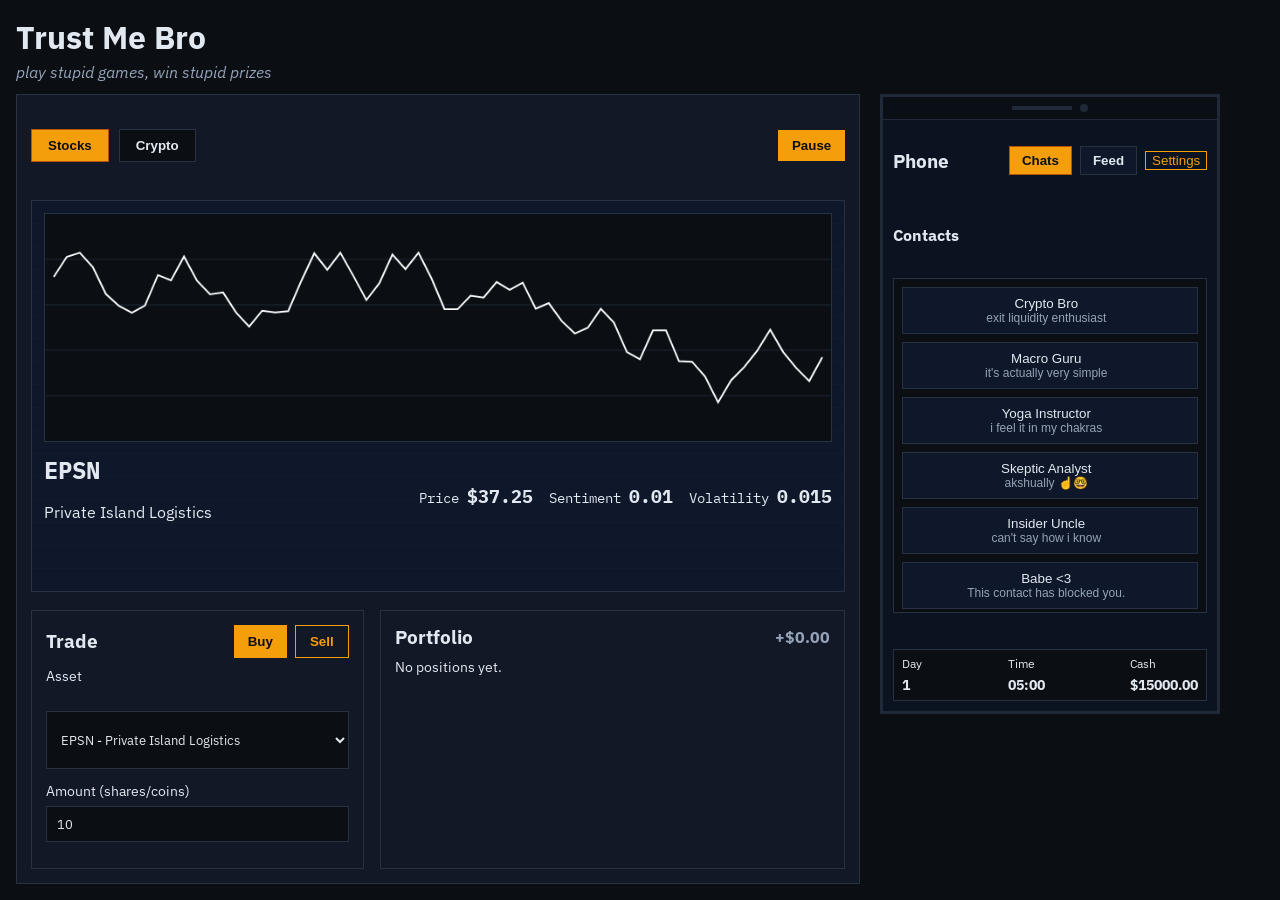
==== game.html @ 11b2a0e9 "refactor index.html to be the landing page, with the game moved to game.html. also, verify logic for" ====
<!doctype html>
<html lang="en">
  <head>
    <meta charset="utf-8" />
    <meta name="viewport" content="width=device-width, initial-scale=1" />
    <title>Trust Me Bro</title>
    <link rel="stylesheet" href="styles.css" />
  </head>
  <body class="game">
    <div class="app">
      <header class="topbar">
        <div>
          <h1>Trust Me Bro</h1>
          <p class="subtitle"><i>play stupid games, win stupid prizes</i></p>
        </div>
      </header>

      <main class="grid">
        <section class="panel main-panel">
          <div class="panel-header">
            <div class="tabs">
              <button class="tab active" data-tab="stocks">Stocks</button>
              <button class="tab" data-tab="crypto">Crypto</button>
            </div>
            <div class="controls">
              <button id="pause-btn">Pause</button>
            </div>
          </div>

          <div class="chart-wrap">
            <canvas id="price-chart" width="900" height="260"></canvas>
            <div class="chart-meta">
              <div>
                <h2 id="active-asset">DDY</h2>
                <p id="asset-description">Meme stock</p>
              </div>
              <div class="price-info">
                <div>
                  <span>Price</span>
                  <strong id="asset-price">$0</strong>
                </div>
                <div>
                  <span>Sentiment</span>
                  <strong id="asset-sentiment">0.00</strong>
                </div>
                <div>
                  <span>Volatility</span>
                  <strong id="asset-volatility">0.00</strong>
                </div>
              </div>
            </div>
          </div>

          <div class="trade-grid">
            <div class="panel sub-panel">
              <div class="panel-top">
                <h3>Trade</h3>
                <div class="trade-actions">
                  <button id="buy-btn">Buy</button>
                  <button id="sell-btn" class="secondary">Sell</button>
                </div>
              </div>
              <label>
                Asset
                <select id="asset-select"></select>
              </label>
              <label>
                Amount (shares/coins)
                <input id="trade-amount" type="number" min="1" step="1" value="10" />
              </label>
            </div>
            <div class="panel sub-panel">
              <div class="panel-top portfolio-header">
                <h3>Portfolio</h3>
                <div class="portfolio-total">
                  <strong id="portfolio-total">$0</strong>
                </div>
              </div>
              <div class="portfolio" id="portfolio-list"></div>
            </div>
          </div>
        </section>

        <aside class="phone">
          <div class="phone-shell">
            <div class="phone-top">
              <span class="phone-speaker"></span>
              <span class="phone-camera"></span>
            </div>
            <div class="phone-screen">
              <div class="phone-header">
                <h3>Phone</h3>
                <div class="phone-actions">
                  <div class="phone-tabs">
                    <button class="phone-tab active" data-phone="chat">Chats</button>
                    <button class="phone-tab" data-phone="social">Feed</button>
                  </div>
                  <button id="settings-btn" class="secondary">Settings</button>
                </div>
              </div>

              <div class="phone-settings" id="phone-settings">
                <div class="phone-settings-header">
                  <h4>Settings</h4>
                  <button id="settings-close" class="secondary">Close</button>
                </div>
                <button id="settings-reset">Reset Run</button>
              </div>

              <div class="phone-body">
                <div class="phone-panel active" id="phone-chat">
                  <div class="chat-list-view active" id="chat-list-view">
                    <div class="feed-header">
                      <h4>Contacts</h4>
                    </div>
                    <div class="chat-list" id="contact-list"></div>
                  </div>

                  <div class="chat-thread-view" id="chat-thread-view">
                    <div class="chat-thread-header">
                      <button id="back-to-contacts" class="secondary">&lt;</button>
                      <div>
                        <h4 id="chat-contact-name">Contact</h4>
                        <p class="contact-meta" id="chat-contact-style"></p>
                      </div>
                    </div>
                    <div class="chat" id="chat-log"></div>
                    <div class="chat-actions">
                      <button id="advice-btn">Chat</button>
                      <button id="follow-btn" class="secondary">Follow Advice</button>
                    </div>
                  </div>
                </div>

                <div class="phone-panel" id="phone-social">
                  <div class="feed-header">
                    <h4>Social + News</h4>
                    <button id="refresh-feed">Refresh</button>
                  </div>
                  <div class="feed-body" id="feed-list"></div>
                </div>
              </div>

              <div class="phone-footer status">
                <div><span>Day</span> <strong id="day-count">1</strong></div>
                <div><span>Time</span> <strong id="day-timer">04:59</strong></div>
                <div><span>Cash</span> <strong id="cash-balance">$0</strong></div>
              </div>
            </div>
          </div>
          <div class="toast-stack" id="toast-stack"></div>
        </aside>
      </main>
    </div>

    <script type="module" src="src/main.js"></script>
  </body>
</html>
---- styles.css ----
@import url("https://fonts.googleapis.com/css2?family=IBM+Plex+Sans:wght@400;600&family=IBM+Plex+Mono:wght@500;600&family=Space+Grotesk:wght@500;700&family=Syne:wght@600;800&display=swap");

:root {
  --bg: #0b0f14;
  --ink: #e2e8f0;
  --accent: #f59e0b;
  --accent-dark: #b45309;
  --accent-soft: #1f2937;
  --muted: #94a3b8;
  --panel: #121826;
  --panel-strong: #0f172a;
  --border: #263241;
  --shadow: transparent;
  --profit: #22c55e;
  --loss: #ef4444;
}

* {
  box-sizing: border-box;
}

body {
  margin: 0;
  font-family: "IBM Plex Sans", sans-serif;
  background: var(--bg);
  color: var(--ink);
}

body.landing {
  background: radial-gradient(circle at top right, #3b2d1f 0%, #0b0f14 55%, #070a10 100%);
  overflow-x: hidden;
}

.landing-bg {
  position: fixed;
  inset: 0;
  background:
    radial-gradient(circle at 20% 20%, rgba(245, 158, 11, 0.2), transparent 40%),
    radial-gradient(circle at 80% 10%, rgba(34, 197, 94, 0.18), transparent 35%),
    radial-gradient(circle at 20% 80%, rgba(59, 130, 246, 0.12), transparent 35%);
  pointer-events: none;
  z-index: 0;
}

.landing-hero {
  min-height: 100vh;
  display: grid;
  place-items: center;
  padding: 48px 24px;
  position: relative;
  z-index: 1;
}

.landing-wrap {
  width: min(1100px, 100%);
  display: grid;
  grid-template-columns: minmax(280px, 1.1fr) minmax(280px, 0.9fr);
  gap: 40px;
  align-items: center;
}

.landing-copy h1 {
  font-family: "Syne", sans-serif;
  font-size: clamp(2.6rem, 3.8vw, 4.2rem);
  letter-spacing: 0.02em;
  margin: 0 0 12px;
}

.landing-kicker {
  font-family: "Space Grotesk", sans-serif;
  text-transform: uppercase;
  letter-spacing: 0.2em;
  color: rgba(226, 232, 240, 0.6);
  font-size: 0.75rem;
  margin-bottom: 12px;
}

.landing-tagline {
  font-size: 1.2rem;
  max-width: 420px;
  margin: 0 0 28px;
  color: var(--muted);
}

.landing-details {
  display: grid;
  grid-template-columns: repeat(3, minmax(0, 1fr));
  gap: 12px;
}

.landing-details div {
  background: rgba(15, 23, 42, 0.8);
  border: 1px solid var(--border);
  padding: 10px 12px;
  display: grid;
  gap: 4px;
  font-family: "IBM Plex Mono", monospace;
  font-size: 0.75rem;
}

.landing-details strong {
  font-size: 0.9rem;
  color: var(--ink);
}

.landing-phone {
  display: grid;
  justify-items: center;
}

.landing-phone .phone-shell {
  max-width: 360px;
  height: clamp(520px, 70vh, 640px);
  border-color: #2a3647;
  box-shadow: 0 20px 60px rgba(0, 0, 0, 0.35);
}

.landing-screen {
  height: 100%;
  display: grid;
  grid-template-rows: auto 1fr;
  gap: 16px;
  padding: 8px 6px;
}

.landing-screen-header h2 {
  margin: 8px 0 6px;
  font-family: "Space Grotesk", sans-serif;
  font-size: 1.4rem;
}

.landing-screen-header p {
  margin: 0;
  color: var(--muted);
  font-size: 0.9rem;
}

.landing-chip {
  display: inline-flex;
  align-items: center;
  gap: 6px;
  font-size: 0.7rem;
  letter-spacing: 0.16em;
  text-transform: uppercase;
  background: #0b0f14;
  border: 1px solid var(--border);
  padding: 4px 8px;
  color: var(--accent);
}

.landing-form {
  display: grid;
  gap: 10px;
}

.landing-form label {
  margin: 0;
  font-size: 0.8rem;
  color: var(--muted);
}

.landing-form input {
  padding: 10px 12px;
  background: #0b0f14;
  border: 1px solid var(--border);
  color: var(--ink);
  font-size: 0.95rem;
}

.landing-form button {
  background: var(--accent);
  border: none;
  color: #0b0f14;
  padding: 10px 14px;
  font-weight: 700;
  cursor: pointer;
  transition: transform 0.2s ease, filter 0.2s ease;
}

.landing-form button:hover {
  filter: brightness(1.05);
  transform: translateY(-1px);
}

.landing-message {
  min-height: 18px;
  font-size: 0.85rem;
  color: var(--muted);
}

.landing-message[data-status="error"] {
  color: #fca5a5;
}

.landing-message[data-status="busy"] {
  color: #fde68a;
}

.landing-form.shake {
  animation: landing-shake 0.3s ease;
}

@keyframes landing-shake {
  0% {
    transform: translateX(0);
  }
  25% {
    transform: translateX(-4px);
  }
  50% {
    transform: translateX(4px);
  }
  75% {
    transform: translateX(-2px);
  }
  100% {
    transform: translateX(0);
  }
}

.app {
  height: 100vh;
  display: grid;
  grid-template-rows: auto 1fr;
  gap: 12px;
  padding: 16px;
}

.topbar {
  display: flex;
  justify-content: space-between;
  align-items: center;
  gap: 16px;
  margin-bottom: 0;
}

.topbar h1 {
  font-size: 2rem;
  margin: 0;
}

.subtitle {
  margin: 4px 0 0;
  color: var(--muted);
}

.status {
  display: flex;
  gap: 18px;
  background: var(--panel);
  padding: 12px 16px;
  border-radius: 0;
  border: 1px solid var(--border);
  box-shadow: none;
}

.status div {
  display: grid;
  gap: 4px;
  font-size: 0.9rem;
}

.status strong {
  font-size: 1.1rem;
}

.grid {
  display: grid;
  grid-template-columns: 2.2fr 1fr;
  gap: 20px;
  min-height: 0;
  height: 100%;
}

.panel {
  background: var(--panel);
  border: 1px solid var(--border);
  border-radius: 0;
  padding: 14px;
  box-shadow: none;
}

.main-panel {
  display: grid;
  gap: 18px;
  min-height: 0;
}

.panel-header {
  display: flex;
  justify-content: space-between;
  align-items: center;
}

.tabs {
  display: flex;
  gap: 10px;
}

.tab {
  border: 1px solid var(--border);
  background: #0b0f14;
  padding: 8px 16px;
  border-radius: 0;
  font-weight: 600;
  cursor: pointer;
  color: var(--ink);
}

.tab.active {
  background: var(--accent);
  color: #0b0f14;
  border-color: var(--accent-dark);
}

.controls button,
.trade-actions button,
.chat-actions button,
.feed-header button {
  background: var(--accent);
  border: none;
  color: #0b0f14;
  padding: 8px 14px;
  border-radius: 0;
  cursor: pointer;
  font-weight: 600;
  transition: none;
}

.controls button:hover,
.trade-actions button:hover,
.chat-actions button:hover,
.feed-header button:hover {
  filter: brightness(1.05);
}

button.secondary {
  background: transparent;
  color: var(--accent);
  border: 1px solid var(--accent);
}

.chart-wrap {
  background: repeating-linear-gradient(0deg, #0f172a 0, #0f172a 22px, #131c2b 22px, #131c2b 23px);
  border-radius: 0;
  padding: 12px;
  border: 1px solid var(--border);
}

#price-chart {
  display: block;
  width: 100%;
  height: auto;
  background: #0b0f14;
  border: 1px solid var(--border);
}

.chart-meta {
  display: flex;
  justify-content: space-between;
  align-items: center;
  gap: 16px;
  margin-top: 12px;
}

.chart-meta h2 {
  margin: 0;
  font-size: 1.5rem;
  font-family: "IBM Plex Mono", monospace;
}

.price-info {
  display: flex;
  gap: 16px;
  font-size: 0.9rem;
  font-family: "IBM Plex Mono", monospace;
}

.price-info strong {
  font-size: 1.1rem;
}

.trade-grid {
  display: grid;
  grid-template-columns: 1fr 1.4fr;
  gap: 16px;
  min-height: 0;
}

.sub-panel {
  display: grid;
  grid-template-rows: auto 1fr;
  min-height: 0;
}

.panel-top {
  display: flex;
  align-items: center;
  justify-content: space-between;
  gap: 12px;
  margin-bottom: 8px;
}

.sub-panel h3 {
  margin-top: 0;
  margin-bottom: 0;
}

.trade-actions {
  display: flex;
  gap: 8px;
  justify-content: flex-end;
}

label {
  display: grid;
  gap: 6px;
  margin-bottom: 12px;
  font-size: 0.9rem;
}

input,
select {
  padding: 8px 10px;
  border-radius: 0;
  border: 1px solid var(--border);
  font-family: inherit;
  background: #0b0f14;
  color: var(--ink);
}

.portfolio {
  display: grid;
  gap: 10px;
  font-size: 0.9rem;
  overflow-y: auto;
  min-height: 0;
  scrollbar-color: var(--border) #0b0f14;
  scrollbar-width: thin;
}

.portfolio .row {
  display: grid;
  gap: 8px;
  background: var(--panel-strong);
  padding: 8px 10px;
  border-radius: 0;
  border: 1px solid var(--border);
}

.row-main {
  display: flex;
  justify-content: space-between;
  gap: 10px;
  font-family: "IBM Plex Mono", monospace;
  font-size: 0.85rem;
}

.portfolio-total {
  display: grid;
  text-align: right;
  gap: 2px;
  font-size: 0.8rem;
  color: var(--muted);
}

.portfolio-total strong {
  font-size: 1rem;
}

.pnl-positive {
  color: var(--profit);
}

.pnl-negative {
  color: var(--loss);
}

.pnl-neutral {
  color: var(--muted);
}


.row-actions {
  display: grid;
  grid-template-columns: 1fr auto auto;
  gap: 6px;
}

.row-actions input {
  padding: 6px 8px;
}

.row-slider {
  width: 100%;
}

.row-amount-value {
  font-family: "IBM Plex Mono", monospace;
  font-size: 0.85rem;
  color: var(--muted);
  align-self: center;
}

.row-exec {
  background: var(--accent);
  border: none;
  color: #0b0f14;
  padding: 6px 10px;
  cursor: pointer;
  font-weight: 600;
}

.phone {
  display: grid;
  place-items: start;
  gap: 12px;
}

.phone-shell {
  width: 100%;
  max-width: 340px;
  height: clamp(520px, 70vh, 620px);
  background: #0a0f16;
  border: 3px solid #1f2937;
  box-shadow: none;
  position: relative;
  display: grid;
  grid-template-rows: 22px 1fr;
}

.toast-stack {
  width: 100%;
  max-width: 340px;
  display: grid;
  gap: 8px;
}

.toast {
  width: 100%;
  background: var(--panel-strong);
  border: 1px solid var(--border);
  padding: 8px 10px;
  font-size: 0.8rem;
  opacity: 1;
  transform: translateY(0);
  transition: opacity 0.25s ease, transform 0.25s ease;
}

.toast-hide {
  opacity: 0;
  transform: translateY(6px);
}

.phone-top {
  display: flex;
  justify-content: center;
  align-items: center;
  gap: 8px;
}

.phone-speaker {
  width: 60px;
  height: 4px;
  background: #1f2937;
}

.phone-camera {
  width: 8px;
  height: 8px;
  border-radius: 50%;
  background: #1f2937;
}

.phone-screen {
  background: #0b1220;
  border-top: 1px solid #1f2937;
  padding: 10px;
  display: grid;
  grid-template-rows: auto 1fr auto;
  gap: 12px;
  overflow: hidden;
  position: relative;
}

.phone-header {
  display: flex;
  justify-content: space-between;
  align-items: center;
}

.phone-actions {
  display: flex;
  gap: 8px;
  align-items: center;
}

.phone-tabs {
  display: flex;
  gap: 8px;
}

.phone-settings {
  position: absolute;
  top: 50px;
  right: 10px;
  width: 220px;
  background: #0b0f14;
  border: 1px solid var(--border);
  padding: 10px;
  display: none;
  grid-template-rows: auto 1fr;
  gap: 10px;
  z-index: 5;
}

.phone-settings.active {
  display: grid;
}

.phone-settings-header {
  display: flex;
  justify-content: space-between;
  align-items: center;
}

#settings-reset {
  background: var(--accent);
  border: none;
  color: #0b0f14;
  padding: 8px 10px;
  cursor: pointer;
  font-weight: 600;
}

.phone-tab {
  border: 1px solid var(--border);
  background: var(--panel-strong);
  padding: 6px 12px;
  border-radius: 0;
  font-weight: 600;
  cursor: pointer;
  color: var(--ink);
}

.phone-tab.active {
  background: var(--accent);
  color: #0b0f14;
  border-color: var(--accent-dark);
}

.phone-body {
  display: grid;
  height: 100%;
  overflow: hidden;
}

.phone-footer.status {
  background: #0b0f14;
  border: 1px solid var(--border);
  padding: 6px 8px;
  justify-content: space-between;
}

.phone-footer.status div {
  font-size: 0.75rem;
}

.phone-footer.status strong {
  font-size: 0.9rem;
}

.phone-panel {
  display: none;
  grid-template-rows: auto 1fr auto;
  gap: 12px;
  height: 100%;
  overflow: hidden;
}

.phone-panel.active {
  display: grid;
}

.phone-panel#phone-social {
  grid-template-rows: auto 1fr;
}

.phone-control {
  margin-bottom: 4px;
}

.chat {
  min-height: 0;
  height: 100%;
  overflow-y: auto;
  display: grid;
  gap: 10px;
  padding: 10px;
  background: #0b0f14;
  border-radius: 0;
  border: 1px solid var(--border);
  scrollbar-color: var(--border) #0b0f14;
  scrollbar-width: thin;
}

.chat .msg {
  padding: 8px 10px;
  border-radius: 0;
  background: #111827;
  border: 1px solid var(--border);
  font-size: 0.9rem;
  word-break: break-word;
}

.feed-header {
  display: flex;
  justify-content: space-between;
  align-items: center;
}

.feed-body {
  display: grid;
  gap: 10px;
  overflow-y: auto;
  height: 100%;
  padding-right: 6px;
  scrollbar-color: var(--border) #0b0f14;
  scrollbar-width: thin;
}

.chat-list-view,
.chat-thread-view {
  display: none;
  grid-template-rows: auto 1fr;
  gap: 12px;
  height: 100%;
  overflow: hidden;
}

.chat-list-view.active,
.chat-thread-view.active {
  display: grid;
}

.chat-list {
  display: grid;
  gap: 8px;
  overflow-y: auto;
  border: 1px solid var(--border);
  background: #0b0f14;
  padding: 8px;
  scrollbar-color: var(--border) #0b0f14;
  scrollbar-width: thin;
}

.portfolio::-webkit-scrollbar,
.chat::-webkit-scrollbar,
.feed-body::-webkit-scrollbar,
.chat-list::-webkit-scrollbar {
  width: 8px;
}

.portfolio::-webkit-scrollbar-track,
.chat::-webkit-scrollbar-track,
.feed-body::-webkit-scrollbar-track,
.chat-list::-webkit-scrollbar-track {
  background: #0b0f14;
}

.portfolio::-webkit-scrollbar-thumb,
.chat::-webkit-scrollbar-thumb,
.feed-body::-webkit-scrollbar-thumb,
.chat-list::-webkit-scrollbar-thumb {
  background: var(--border);
  border-radius: 0;
}

.contact-item {
  display: grid;
  grid-template-columns: 1fr auto;
  gap: 8px;
  align-items: center;
  background: var(--panel-strong);
  border: 1px solid var(--border);
  padding: 8px 10px;
  cursor: pointer;
  color: var(--ink);
}

.contact-meta {
  font-size: 0.75rem;
  color: var(--muted);
}

.contact-badge {
  background: var(--accent);
  color: #0b0f14;
  font-size: 0.75rem;
  padding: 2px 6px;
  border-radius: 0;
}

.chat-thread-header {
  display: grid;
  grid-template-columns: auto 1fr;
  gap: 10px;
  align-items: center;
}

.feed-item {
  background: var(--panel-strong);
  border-radius: 0;
  padding: 8px 10px;
  border: 1px solid var(--border);
  font-size: 0.85rem;
}

.feed-item.pending {
  border-left: 3px solid var(--accent);
  opacity: 0.85;
}

@media (max-width: 960px) {
  .grid {
    grid-template-columns: 1fr;
  }

  .trade-grid {
    grid-template-columns: 1fr;
  }

  .topbar {
    flex-direction: column;
    align-items: flex-start;
  }

  .landing-wrap {
    grid-template-columns: 1fr;
    text-align: left;
  }

  .landing-details {
    grid-template-columns: repeat(2, minmax(0, 1fr));
  }
}
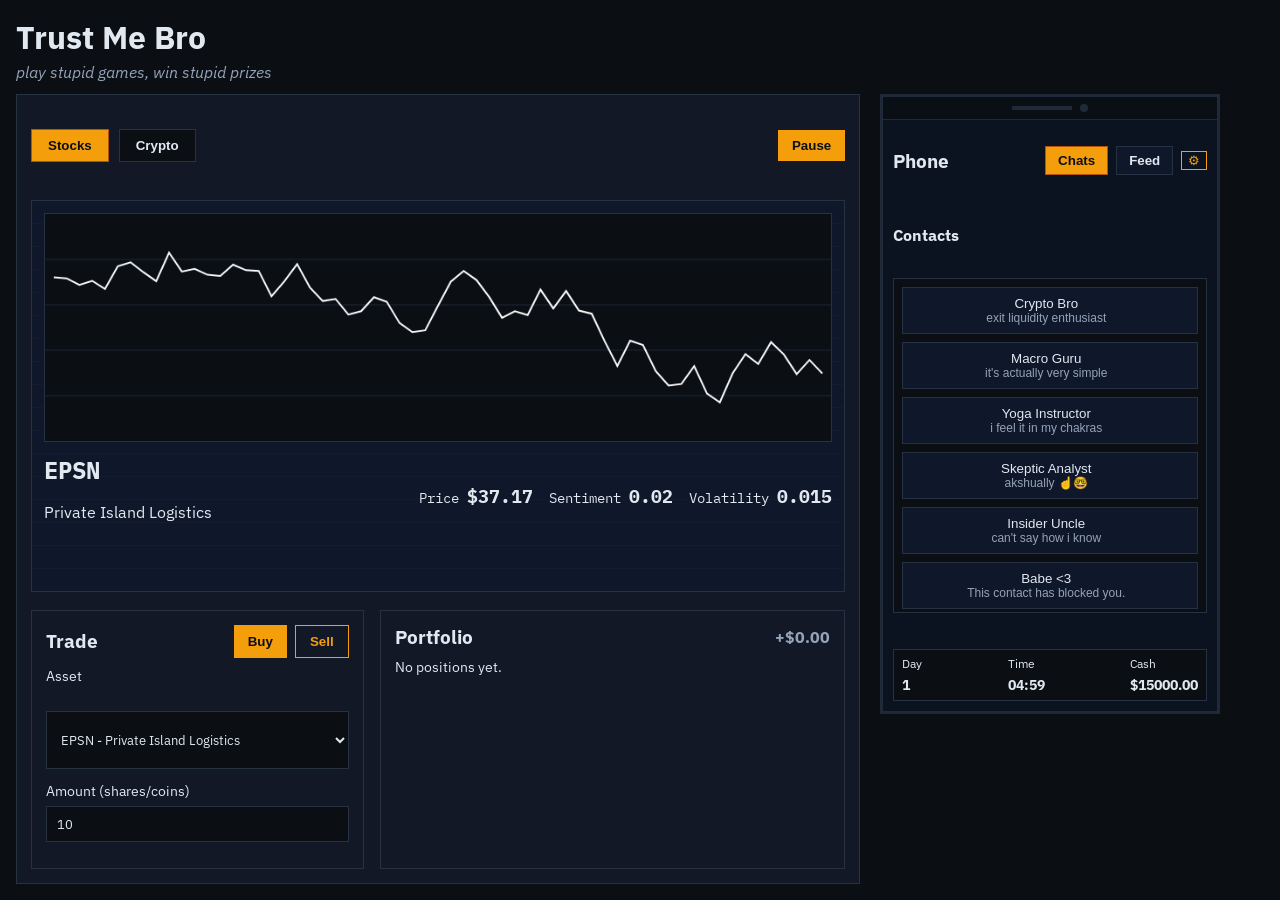
==== commit 59920474: "feat: main menu, game save system, continue game option, styles, etc" ====
--- a/game.html
+++ b/game.html
@@ -95,7 +95,7 @@
                     <button class="phone-tab active" data-phone="chat">Chats</button>
                     <button class="phone-tab" data-phone="social">Feed</button>
                   </div>
-                  <button id="settings-btn" class="secondary">Settings</button>
+                  <button id="settings-btn" class="secondary">⚙</button>
                 </div>
               </div>
 
@@ -104,6 +104,7 @@
                   <h4>Settings</h4>
                   <button id="settings-close" class="secondary">Close</button>
                 </div>
+                <button id="settings-menu" class="secondary">Main Menu</button>
                 <button id="settings-reset">Reset Run</button>
               </div>
 
@@ -153,6 +154,14 @@
       </main>
     </div>
 
+    <div class="day-modal" id="day-modal" aria-hidden="true">
+      <div class="day-card" role="dialog" aria-modal="true" aria-labelledby="day-modal-title">
+        <p>Day complete.</p>
+        <!-- <h2 id="day-modal-title">Begin day 2</h2> -->
+        <button type="button" id="day-start-btn">Begin day 2</button>
+      </div>
+    </div>
+
     <script type="module" src="src/main.js"></script>
   </body>
 </html>
--- a/styles.css
+++ b/styles.css
@@ -1,4 +1,4 @@
-@import url("https://fonts.googleapis.com/css2?family=IBM+Plex+Sans:wght@400;600&family=IBM+Plex+Mono:wght@500;600&family=Space+Grotesk:wght@500;700&family=Syne:wght@600;800&display=swap");
+@import url("https://fonts.googleapis.com/css2?family=IBM+Plex+Sans:wght@400;600&family=IBM+Plex+Mono:wght@500;600&display=swap");
 
 :root {
   --bg: #0b0f14;
@@ -27,56 +27,47 @@
 }
 
 body.landing {
-  background: radial-gradient(circle at top right, #3b2d1f 0%, #0b0f14 55%, #070a10 100%);
+  background: var(--bg);
   overflow-x: hidden;
 }
 
 .landing-bg {
-  position: fixed;
-  inset: 0;
-  background:
-    radial-gradient(circle at 20% 20%, rgba(245, 158, 11, 0.2), transparent 40%),
-    radial-gradient(circle at 80% 10%, rgba(34, 197, 94, 0.18), transparent 35%),
-    radial-gradient(circle at 20% 80%, rgba(59, 130, 246, 0.12), transparent 35%);
-  pointer-events: none;
-  z-index: 0;
+  display: none;
 }
 
 .landing-hero {
   min-height: 100vh;
   display: grid;
   place-items: center;
-  padding: 48px 24px;
+  padding: 32px 20px;
   position: relative;
   z-index: 1;
 }
 
 .landing-wrap {
-  width: min(1100px, 100%);
-  display: grid;
-  grid-template-columns: minmax(280px, 1.1fr) minmax(280px, 0.9fr);
-  gap: 40px;
+  width: min(980px, 100%);
+  display: grid;
+  grid-template-columns: minmax(260px, 1fr) minmax(260px, 0.9fr);
+  gap: 28px;
   align-items: center;
 }
 
 .landing-copy h1 {
-  font-family: "Syne", sans-serif;
-  font-size: clamp(2.6rem, 3.8vw, 4.2rem);
-  letter-spacing: 0.02em;
+  font-family: "IBM Plex Sans", sans-serif;
+  font-size: clamp(2.2rem, 3vw, 3.4rem);
   margin: 0 0 12px;
 }
 
 .landing-kicker {
-  font-family: "Space Grotesk", sans-serif;
-  text-transform: uppercase;
-  letter-spacing: 0.2em;
-  color: rgba(226, 232, 240, 0.6);
-  font-size: 0.75rem;
+  text-transform: none;
+  letter-spacing: 0;
+  color: var(--muted);
+  font-size: 0.85rem;
   margin-bottom: 12px;
 }
 
 .landing-tagline {
-  font-size: 1.2rem;
+  font-size: 1.05rem;
   max-width: 420px;
   margin: 0 0 28px;
   color: var(--muted);
@@ -89,7 +80,7 @@
 }
 
 .landing-details div {
-  background: rgba(15, 23, 42, 0.8);
+  background: var(--panel);
   border: 1px solid var(--border);
   padding: 10px 12px;
   display: grid;
@@ -111,8 +102,8 @@
 .landing-phone .phone-shell {
   max-width: 360px;
   height: clamp(520px, 70vh, 640px);
-  border-color: #2a3647;
-  box-shadow: 0 20px 60px rgba(0, 0, 0, 0.35);
+  border-color: var(--border);
+  box-shadow: none;
 }
 
 .landing-screen {
@@ -125,8 +116,8 @@
 
 .landing-screen-header h2 {
   margin: 8px 0 6px;
-  font-family: "Space Grotesk", sans-serif;
-  font-size: 1.4rem;
+  font-family: "IBM Plex Sans", sans-serif;
+  font-size: 1.2rem;
 }
 
 .landing-screen-header p {
@@ -139,18 +130,22 @@
   display: inline-flex;
   align-items: center;
   gap: 6px;
-  font-size: 0.7rem;
-  letter-spacing: 0.16em;
-  text-transform: uppercase;
+  font-size: 0.75rem;
+  letter-spacing: 0;
+  text-transform: none;
   background: #0b0f14;
   border: 1px solid var(--border);
   padding: 4px 8px;
-  color: var(--accent);
+  color: var(--muted);
 }
 
 .landing-form {
   display: grid;
   gap: 10px;
+}
+
+.landing-form.is-hidden {
+  display: none;
 }
 
 .landing-form label {
@@ -174,12 +169,35 @@
   padding: 10px 14px;
   font-weight: 700;
   cursor: pointer;
-  transition: transform 0.2s ease, filter 0.2s ease;
+  transition: filter 0.2s ease;
 }
 
 .landing-form button:hover {
   filter: brightness(1.05);
-  transform: translateY(-1px);
+}
+
+.landing-start {
+  display: none;
+  gap: 10px;
+}
+
+.landing-start.active {
+  display: grid;
+}
+
+.landing-start button {
+  background: var(--accent);
+  border: none;
+  color: #0b0f14;
+  padding: 10px 14px;
+  font-weight: 700;
+  cursor: pointer;
+}
+
+.landing-start button.secondary {
+  background: transparent;
+  color: var(--accent);
+  border: 1px solid var(--accent);
 }
 
 .landing-message {
@@ -552,6 +570,44 @@
   transform: translateY(6px);
 }
 
+.day-modal {
+  position: fixed;
+  inset: 0;
+  display: none;
+  align-items: center;
+  justify-content: center;
+  background: rgba(5, 8, 12, 0.7);
+  z-index: 10;
+}
+
+.day-modal.active {
+  display: flex;
+}
+
+.day-card {
+  width: min(340px, 90vw);
+  background: var(--panel);
+  border: 1px solid var(--border);
+  padding: 20px;
+  text-align: center;
+  display: grid;
+  gap: 10px;
+}
+
+.day-card h2 {
+  margin: 0;
+  font-size: 1.2rem;
+}
+
+.day-card button {
+  background: var(--accent);
+  border: none;
+  color: #0b0f14;
+  padding: 10px 14px;
+  font-weight: 700;
+  cursor: pointer;
+}
+
 .phone-top {
   display: flex;
   justify-content: center;
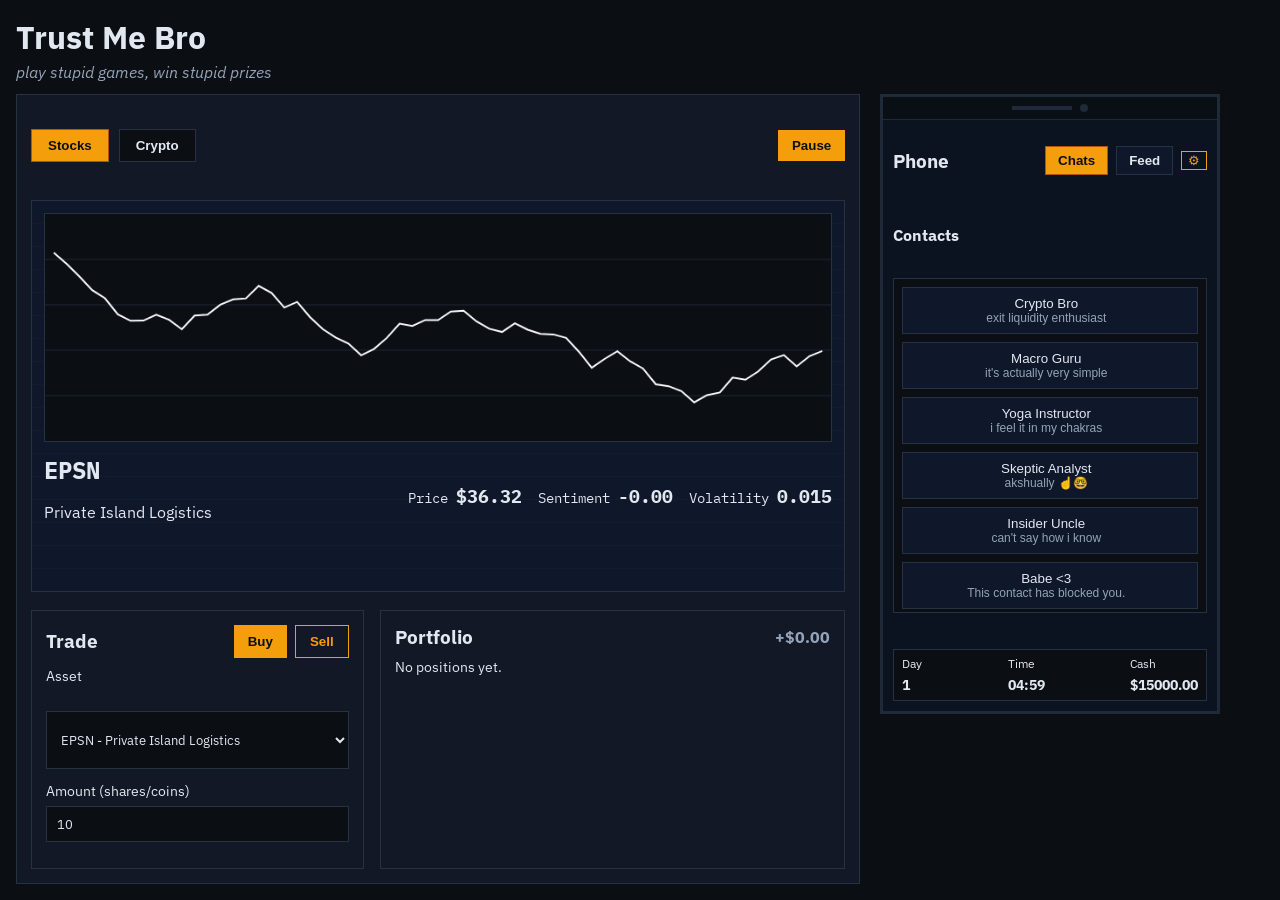
==== commit 8f554bc7: "fix: cutscene timings, continue button, and feed refresh" ====
--- a/game.html
+++ b/game.html
@@ -92,7 +92,7 @@
                 <h3>Phone</h3>
                 <div class="phone-actions">
                   <div class="phone-tabs">
-                    <button class="phone-tab active" data-phone="chat">Chats</button>
+                    <button class="phone-tab active" data-phone="chat" id="chat-tab">Chats</button>
                     <button class="phone-tab" data-phone="social">Feed</button>
                   </div>
                   <button id="settings-btn" class="secondary">⚙</button>
--- a/styles.css
+++ b/styles.css
@@ -148,6 +148,10 @@
   display: none;
 }
 
+.landing-screen-header.is-hidden {
+  display: none;
+}
+
 .landing-form label {
   margin: 0;
   font-size: 0.8rem;
@@ -185,6 +189,42 @@
   display: grid;
 }
 
+.landing-cutscene {
+  display: none;
+  gap: 10px;
+}
+
+.landing-cutscene.active {
+  display: grid;
+}
+
+.landing-cutscene-header {
+  font-size: 0.85rem;
+  color: var(--muted);
+  font-family: "IBM Plex Mono", monospace;
+}
+
+.landing-chat {
+  height: 280px;
+  overflow-y: auto;
+}
+
+#landing-cutscene-continue {
+  display: none;
+  background: var(--accent);
+  border: none;
+  color: #0b0f14;
+  padding: 10px 14px;
+  font-weight: 700;
+  cursor: pointer;
+  opacity: 0.6;
+}
+
+#landing-cutscene-continue.active {
+  display: block;
+  opacity: 1;
+}
+
 .landing-start button {
   background: var(--accent);
   border: none;
@@ -198,6 +238,12 @@
   background: transparent;
   color: var(--accent);
   border: 1px solid var(--accent);
+}
+
+.landing-start button:disabled {
+  opacity: 0.45;
+  cursor: not-allowed;
+  filter: grayscale(0.2);
 }
 
 .landing-message {
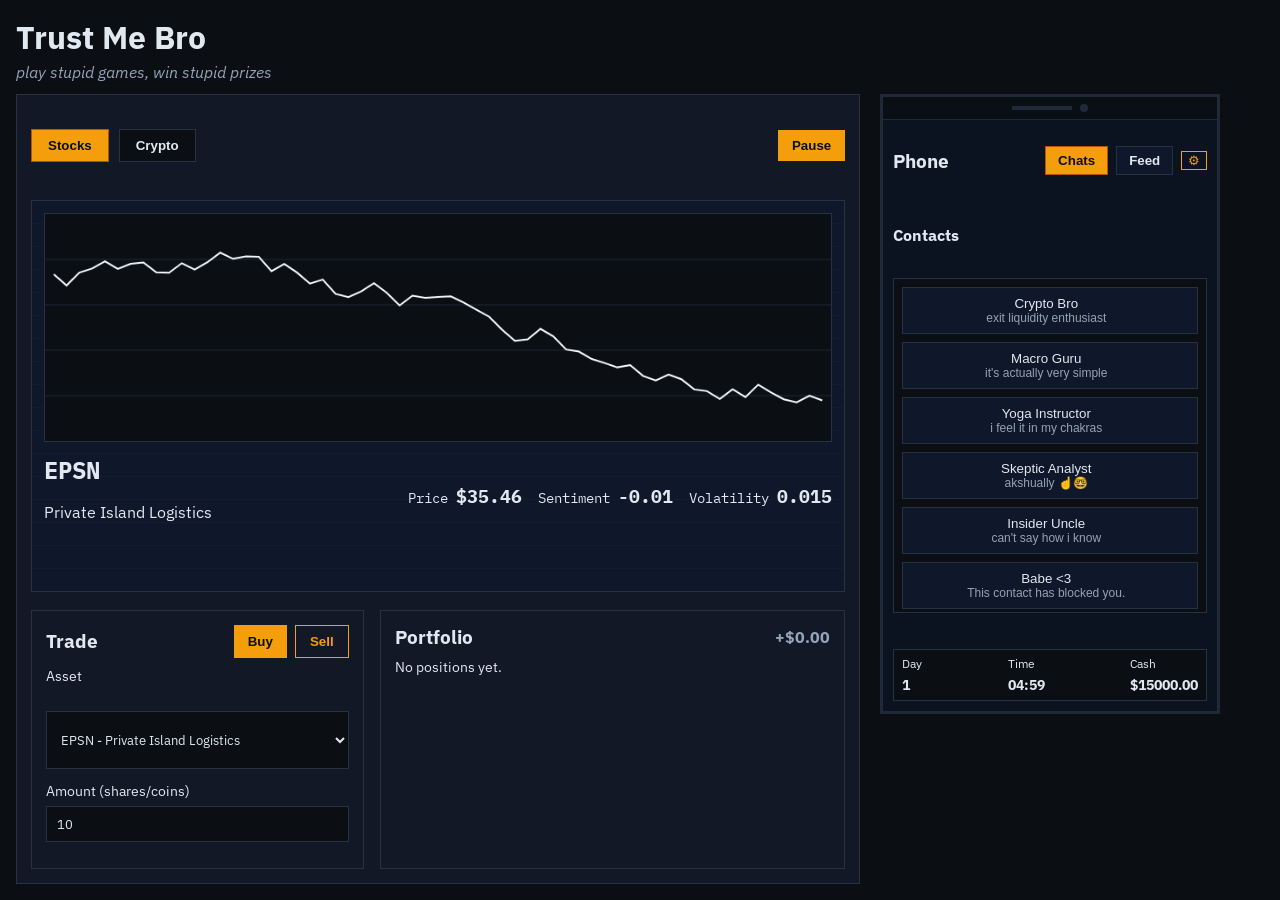
==== commit ba3495e5: "add favicon" ====
--- a/game.html
+++ b/game.html
@@ -4,6 +4,10 @@
     <meta charset="utf-8" />
     <meta name="viewport" content="width=device-width, initial-scale=1" />
     <title>Trust Me Bro</title>
+    <link
+      rel="icon"
+      href="data:image/svg+xml,%3Csvg xmlns='http://www.w3.org/2000/svg' viewBox='0 0 100 100'%3E%3Ctext y='.9em' font-size='90'%3E%F0%9F%93%89%3C/text%3E%3C/svg%3E"
+    />
     <link rel="stylesheet" href="styles.css" />
   </head>
   <body class="game">
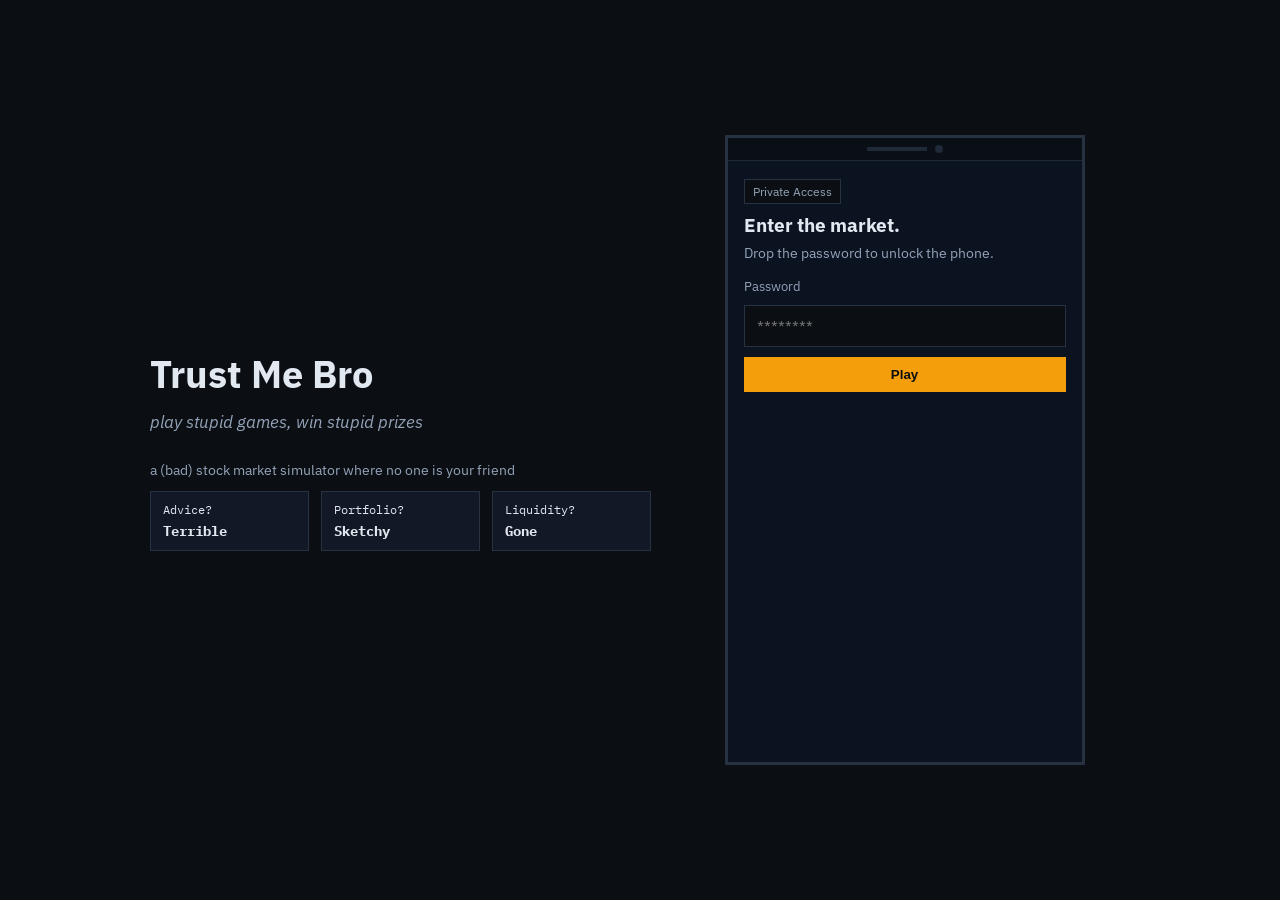
==== commit 300ec0cc: "remove sell button from trade window" ====
--- a/game.html
+++ b/game.html
@@ -61,7 +61,7 @@
                 <h3>Trade</h3>
                 <div class="trade-actions">
                   <button id="buy-btn">Buy</button>
-                  <button id="sell-btn" class="secondary">Sell</button>
+                  <!-- <button id="sell-btn" class="secondary">Sell</button> -->
                 </div>
               </div>
               <label>
